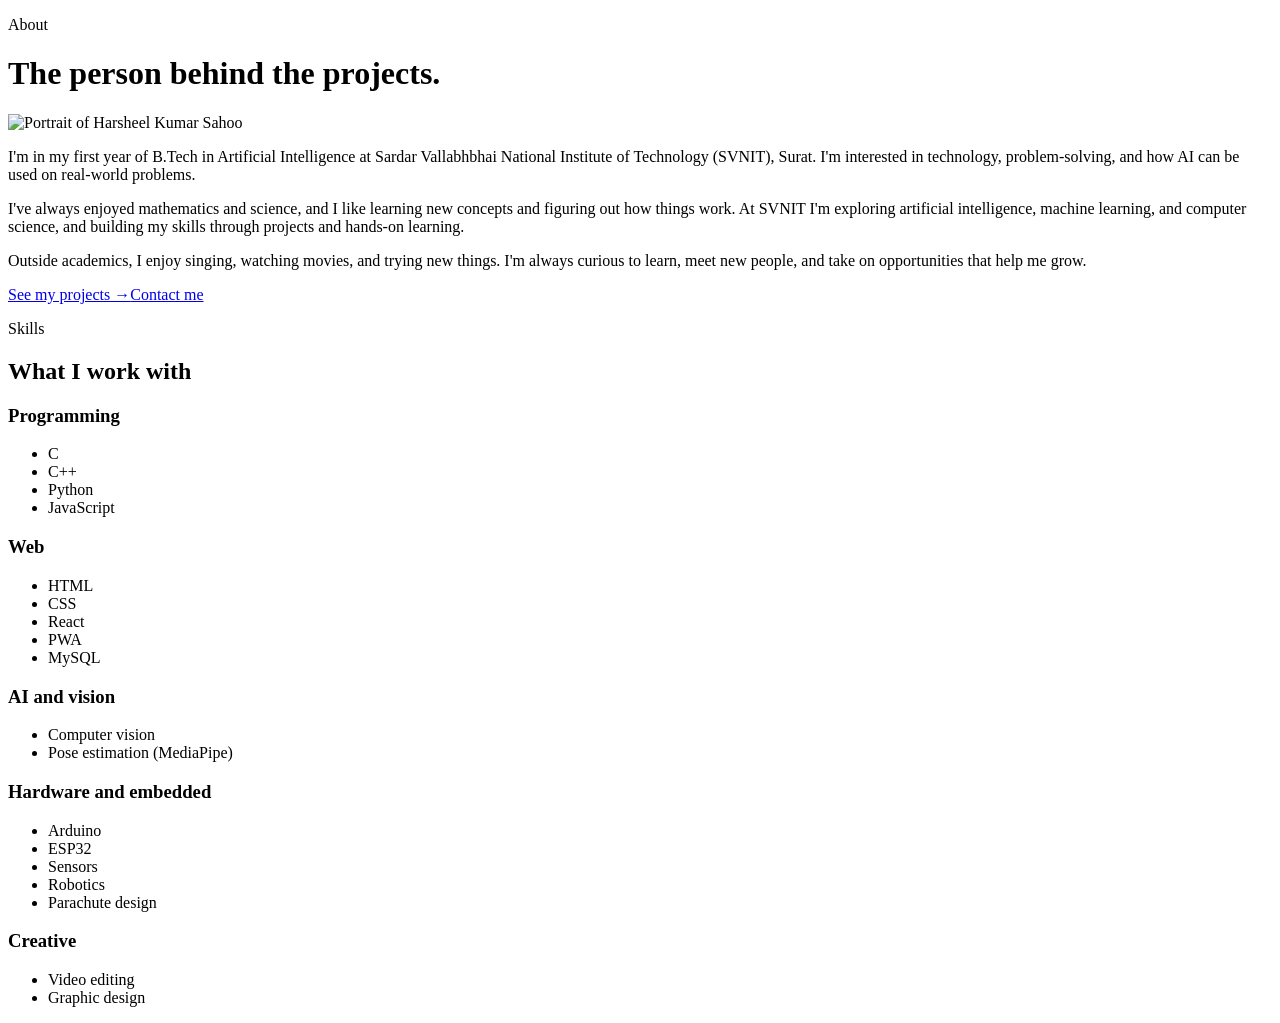
==== about.html @ 99842bb4 "Add files via upload" ====
<!DOCTYPE html>
<html lang="en" data-root="">
<head>
<meta charset="utf-8">
<meta name="viewport" content="width=device-width, initial-scale=1">
<title>About | Harsheel Kumar Sahoo</title>
<meta name="description" content="About Harsheel Kumar Sahoo: B.Tech AI student at SVNIT Surat, skills in programming, embedded systems, and computer vision.">
<meta property="og:title" content="About | Harsheel Kumar Sahoo">
<meta property="og:description" content="About Harsheel Kumar Sahoo: B.Tech AI student at SVNIT Surat, skills in programming, embedded systems, and computer vision.">
<link rel="icon" type="image/png" href="favicon.png">
<link rel="preconnect" href="https://fonts.googleapis.com"><link rel="preconnect" href="https://fonts.gstatic.com" crossorigin>
<link href="https://fonts.googleapis.com/css2?family=Fraunces:opsz,wght@9..144,400;9..144,600;9..144,700&family=Source+Serif+4:ital,opsz,wght@0,8..60,400;0,8..60,600;1,8..60,400&display=swap" rel="stylesheet">
<link rel="stylesheet" href="assets/css/style.css">
<script src="assets/js/site.js"></script>
</head>
<body>
<header id="site-header" class="site"></header>
<main class="wrap">
<div class="ph"><p class="eyebrow">About</p><h1>The person behind the projects.</h1></div>
<section class="s split"><div class="portrait" style="justify-self:start;max-width:340px"><img src="assets/img/harsheel.webp" alt="Portrait of Harsheel Kumar Sahoo" width="900" height="1200" loading="lazy"></div>
<div class="prose"><p>I'm in my first year of B.Tech in Artificial Intelligence at Sardar Vallabhbhai National Institute of Technology (SVNIT), Surat. I'm interested in technology, problem-solving, and how AI can be used on real-world problems.</p><p>I've always enjoyed mathematics and science, and I like learning new concepts and figuring out how things work. At SVNIT I'm exploring artificial intelligence, machine learning, and computer science, and building my skills through projects and hands-on learning.</p><p>Outside academics, I enjoy singing, watching movies, and trying new things. I'm always curious to learn, meet new people, and take on opportunities that help me grow.</p><div class="row"><a class="btn primary" href="projects.html">See my projects →</a><a class="btn" href="contact.html" data-icon="mail">Contact me</a></div></div></section>
<section class="s"><p class="eyebrow">Skills</p><h2>What I work with</h2><div class="grid"><div class="sk reveal"><h3>Programming</h3><ul class="chips"><li>C</li><li>C++</li><li>Python</li><li>JavaScript</li></ul></div><div class="sk reveal"><h3>Web</h3><ul class="chips"><li>HTML</li><li>CSS</li><li>React</li><li>PWA</li><li>MySQL</li></ul></div><div class="sk reveal"><h3>AI and vision</h3><ul class="chips"><li>Computer vision</li><li>Pose estimation (MediaPipe)</li></ul></div><div class="sk reveal"><h3>Hardware and embedded</h3><ul class="chips"><li>Arduino</li><li>ESP32</li><li>Sensors</li><li>Robotics</li><li>Parachute design</li></ul></div><div class="sk reveal"><h3>Creative</h3><ul class="chips"><li>Video editing</li><li>Graphic design</li></ul></div></div></section>
</main>
<footer id="site-footer" class="foot"></footer>
</body>
</html>
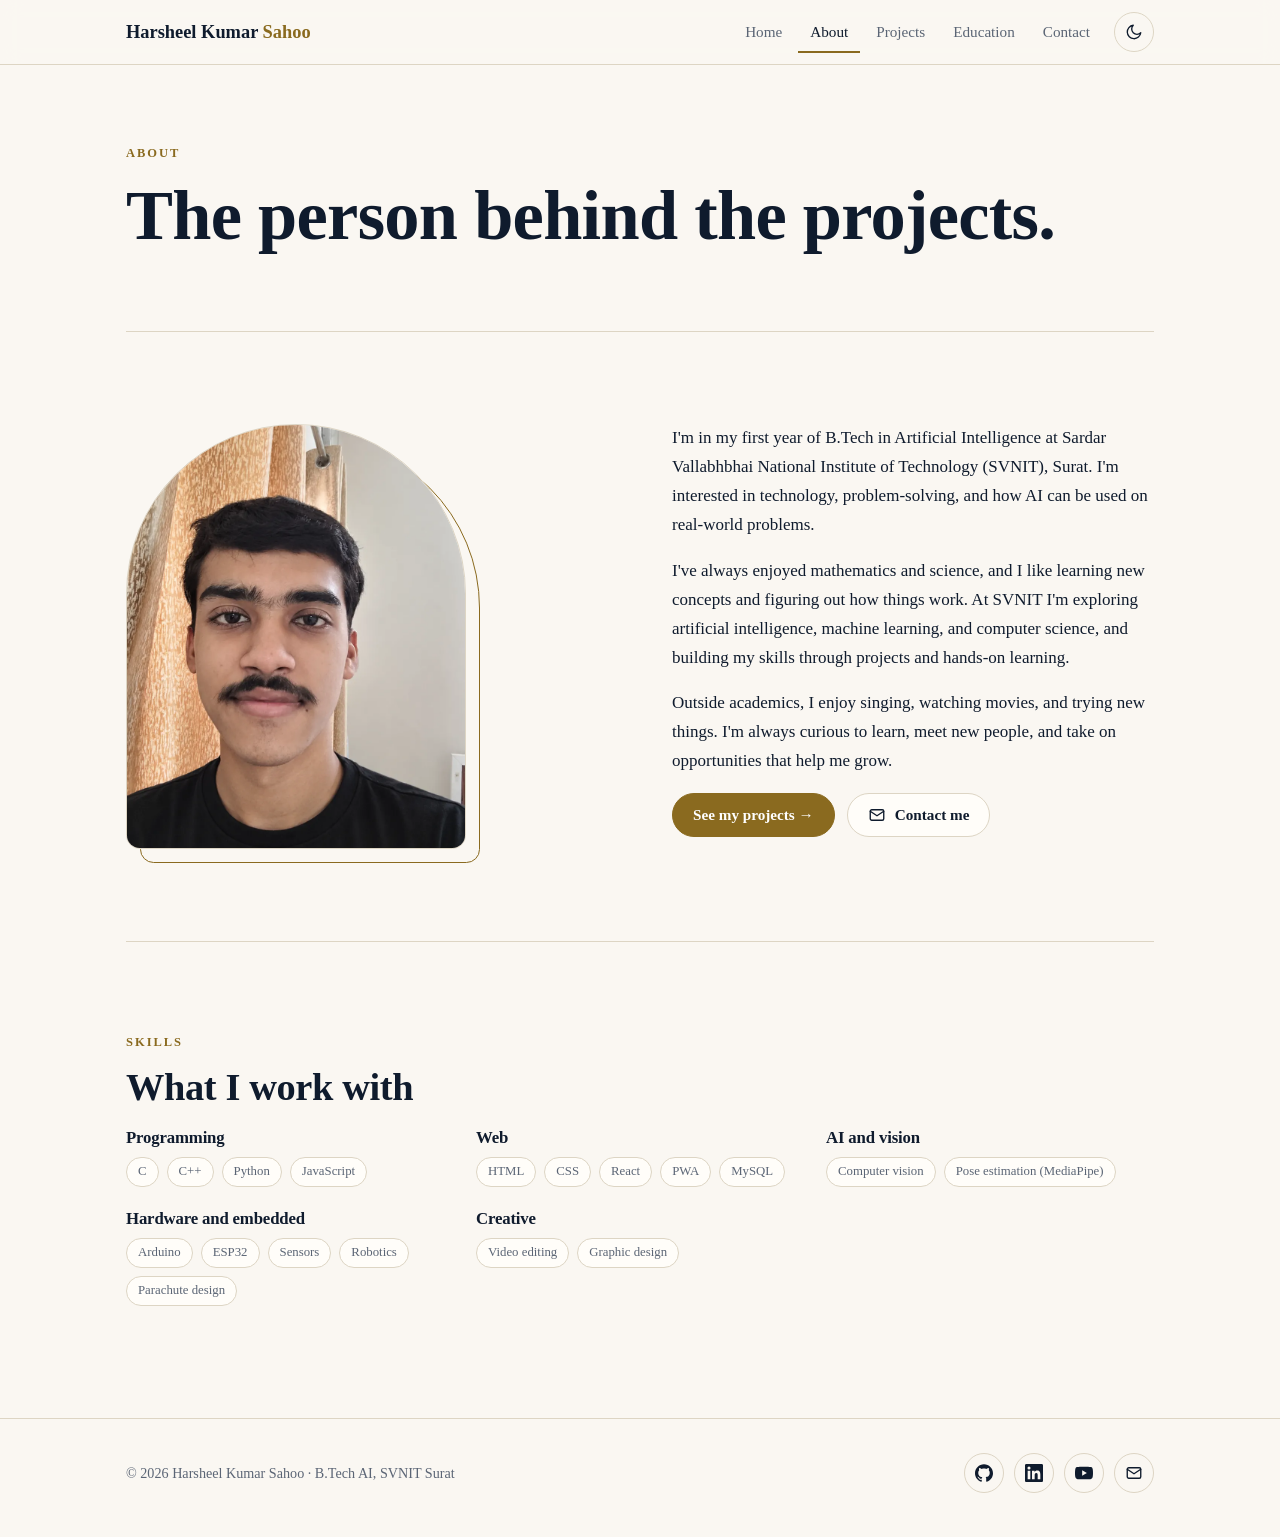
==== commit a0315387: "Update about.html" ====
--- a/about.html
+++ b/about.html
@@ -7,6 +7,7 @@
 <meta name="description" content="About Harsheel Kumar Sahoo: B.Tech AI student at SVNIT Surat, skills in programming, embedded systems, and computer vision.">
 <meta property="og:title" content="About | Harsheel Kumar Sahoo">
 <meta property="og:description" content="About Harsheel Kumar Sahoo: B.Tech AI student at SVNIT Surat, skills in programming, embedded systems, and computer vision.">
+<link rel="icon" type="image/svg+xml" href="favicon.svg">
 <link rel="icon" type="image/png" href="favicon.png">
 <link rel="preconnect" href="https://fonts.googleapis.com"><link rel="preconnect" href="https://fonts.gstatic.com" crossorigin>
 <link href="https://fonts.googleapis.com/css2?family=Fraunces:opsz,wght@9..144,400;9..144,600;9..144,700&family=Source+Serif+4:ital,opsz,wght@0,8..60,400;0,8..60,600;1,8..60,400&display=swap" rel="stylesheet">
--- a/assets/css/style.css
+++ b/assets/css/style.css
@@ -0,0 +1,105 @@
+:root{--bg:#faf7f2;--bg2:#f2ede3;--ink:#0f1b2d;--muted:#5b6575;--line:#ddd5c4;--accent:#8a6a1f;--accent-ink:#fff;--card:#fffdf9;--radius:14px;--max:1100px;--serif:'Fraunces',Georgia,serif;--text:'Source Serif 4',Georgia,serif}
+[data-theme=dark]{--bg:#0b1322;--bg2:#101a2e;--ink:#ece7dc;--muted:#a3adbd;--line:#243049;--accent:#d6b363;--accent-ink:#1a1405;--card:#111b2f}
+*{box-sizing:border-box}
+html{scroll-behavior:smooth;-webkit-text-size-adjust:100%;scroll-padding-top:80px}
+body{margin:0;background:var(--bg);color:var(--ink);font:1.0625rem/1.7 var(--text);-webkit-font-smoothing:antialiased}
+img{max-width:100%;display:block;height:auto}
+a{color:inherit}
+h1,h2,h3{font-family:var(--serif);line-height:1.15;letter-spacing:-.01em;font-weight:600;margin:0 0 .5em}
+h1{font-size:clamp(2.4rem,6vw,4.4rem)}h2{font-size:clamp(1.7rem,3.4vw,2.4rem)}h3{font-size:1.3rem}
+p{margin:0 0 1em}
+.wrap{max-width:var(--max);margin:0 auto;padding:0 clamp(18px,4vw,36px)}
+.eyebrow{font:600 .78rem/1.3 var(--text);letter-spacing:.16em;text-transform:uppercase;color:var(--accent);margin:0 0 14px}
+.muted{color:var(--muted)}
+.lead{font-size:clamp(1.1rem,2vw,1.3rem);color:var(--muted);max-width:36em}
+section.s{padding:clamp(48px,8vw,92px) 0;border-top:1px solid var(--line)}
+.ph{padding:clamp(40px,7vw,80px) 0 clamp(24px,4vw,40px)}
+.site{position:sticky;top:0;z-index:50;background:var(--bg);background:color-mix(in srgb,var(--bg) 88%,transparent);-webkit-backdrop-filter:blur(10px);backdrop-filter:blur(10px);border-bottom:1px solid var(--line)}
+.bar{display:flex;align-items:center;gap:12px;height:64px}
+.brand{font:700 1.15rem var(--serif);text-decoration:none;margin-right:auto}
+.brand span{color:var(--accent)}
+.links{display:flex;gap:4px}
+.links a{padding:8px 12px;text-decoration:none;font-size:.95rem;color:var(--muted)}
+.links a:hover,.links a[aria-current]{color:var(--ink)}
+.links a[aria-current]{box-shadow:inset 0 -2px 0 var(--accent)}
+.icon-btn{width:40px;height:40px;border:1px solid var(--line);background:none;color:var(--ink);border-radius:50%;display:grid;place-items:center;cursor:pointer}
+#burger{display:none}
+.ic{width:18px;height:18px;flex:none}
+.btn{display:inline-flex;align-items:center;gap:9px;padding:12px 20px;border:1px solid var(--line);border-radius:999px;text-decoration:none;font:600 .95rem var(--text);background:var(--card);color:var(--ink);cursor:pointer;transition:.2s}
+.btn:hover{border-color:var(--accent);transform:translateY(-1px)}
+.btn.primary{background:var(--accent);border-color:var(--accent);color:var(--accent-ink)}
+.row{display:flex;flex-wrap:wrap;gap:12px}
+a:focus-visible,button:focus-visible,input:focus-visible,textarea:focus-visible{outline:2px solid var(--accent);outline-offset:2px}
+.hero{display:grid;grid-template-columns:1.15fr .85fr;gap:clamp(28px,6vw,72px);align-items:center;padding:clamp(40px,8vw,92px) 0}
+.portrait{position:relative;isolation:isolate;max-width:420px;width:100%;justify-self:end}
+.portrait img{width:100%;aspect-ratio:4/5;object-fit:cover;object-position:50% 22%;border-radius:200px 200px 16px 16px;border:1px solid var(--line)}
+.portrait::after{content:"";position:absolute;inset:14px -14px -14px 14px;border:1.5px solid var(--accent);border-radius:200px 200px 16px 16px;z-index:-1}
+.stats{display:grid;grid-template-columns:repeat(auto-fit,minmax(190px,1fr));gap:1px;background:var(--line);border:1px solid var(--line);border-radius:var(--radius);overflow:hidden}
+.stat{background:var(--card);padding:22px}
+.stat b{display:block;font:600 clamp(1.5rem,3vw,2.1rem) var(--serif);color:var(--accent);line-height:1.2}
+.stat span{font-size:.92rem;color:var(--muted)}
+.grid{display:grid;grid-template-columns:repeat(auto-fit,minmax(min(100%,300px),1fr));gap:22px}
+.card{display:flex;flex-direction:column;background:var(--card);border:1px solid var(--line);border-radius:var(--radius);overflow:hidden;text-decoration:none;transition:.25s}
+.card:hover{transform:translateY(-4px);box-shadow:0 18px 40px -22px rgba(15,27,45,.45);border-color:var(--accent)}
+.card img{width:100%;aspect-ratio:16/10;object-fit:cover;background:var(--bg2)}
+.card-b{padding:20px 22px 24px;display:flex;flex-direction:column;gap:6px;flex:1}
+.card-b p{margin:0;color:var(--muted);font-size:.98rem}
+.card-b .eyebrow{margin-bottom:4px}
+.more{margin-top:auto;padding-top:14px;font-weight:600;color:var(--accent)}
+.chips{display:flex;flex-wrap:wrap;gap:8px;list-style:none;padding:0;margin:10px 0 0}
+.chips li{font-size:.8rem;padding:3px 11px;border:1px solid var(--line);border-radius:999px;color:var(--muted);background:var(--card)}
+.tl{border-left:1.5px solid var(--line);margin-left:6px;padding-left:28px}
+.tl-i{position:relative;padding-bottom:34px}
+.tl-i::before{content:"";position:absolute;left:-36px;top:9px;width:15px;height:15px;border-radius:50%;background:var(--bg);border:2px solid var(--accent)}
+.tl-i h3{margin-bottom:2px}
+.tl-i ul{padding-left:1.2em;margin:8px 0 0}
+.split{display:grid;grid-template-columns:1fr 1fr;gap:clamp(24px,5vw,64px);align-items:start}
+.prose{max-width:68ch}
+.prose ul{padding-left:1.2em}.prose li{margin-bottom:.5em}
+.meta{display:grid;grid-template-columns:repeat(auto-fit,minmax(170px,1fr));gap:18px;margin:28px 0;padding:20px 0;border-block:1px solid var(--line)}
+.meta dt{font:600 .74rem var(--text);letter-spacing:.14em;text-transform:uppercase;color:var(--accent)}
+.meta dd{margin:4px 0 0}
+.note{border-left:3px solid var(--accent);background:var(--bg2);padding:14px 18px;border-radius:0 10px 10px 0;color:var(--muted);margin:0}
+.back{display:inline-block;margin-bottom:22px;color:var(--muted);text-decoration:none;font-weight:600}
+.back:hover{color:var(--accent)}
+.hero-img{width:100%;border-radius:var(--radius);border:1px solid var(--line);cursor:zoom-in;background:var(--bg2)}
+.hero-img.narrow{max-width:520px}
+.spec{display:grid;grid-template-columns:repeat(auto-fit,minmax(min(100%,260px),1fr));gap:14px}
+.spec div{padding:14px 16px;background:var(--card);border:1px solid var(--line);border-radius:10px}
+.spec b{display:block;font-family:var(--serif)}
+.spec span{font-size:.93rem;color:var(--muted)}
+.sk h3{font-size:1.05rem;margin-bottom:0}
+.gallery{display:grid;grid-template-columns:repeat(auto-fill,minmax(min(100%,240px),1fr));gap:16px}
+.gallery figure{margin:0}
+.gallery img{width:100%;aspect-ratio:4/3;object-fit:cover;border-radius:10px;border:1px solid var(--line);cursor:zoom-in;background:var(--bg2)}
+.gallery.phones{grid-template-columns:repeat(auto-fill,minmax(min(46%,200px),1fr))}
+.gallery.phones img{aspect-ratio:1/2;object-fit:contain;background:transparent;border:0}
+.gallery figcaption{font-size:.88rem;color:var(--muted);margin-top:6px}
+.pager{display:flex;justify-content:space-between;gap:16px;flex-wrap:wrap}
+.lb{position:fixed;inset:0;background:rgba(8,12,20,.93);display:none;place-items:center;z-index:100;padding:20px;cursor:zoom-out}
+.lb.on{display:grid}
+.lb figure{margin:0;max-width:min(1100px,100%);text-align:center}
+.lb img{max-height:82vh;width:auto;margin:auto;border-radius:8px}
+.lb figcaption{color:#e8e2d4;margin-top:10px;font-size:.95rem}
+form.contact{display:grid;gap:16px}
+label{font-weight:600;font-size:.92rem;display:grid;gap:6px}
+input,textarea{font:inherit;padding:13px 14px;border:1px solid var(--line);border-radius:10px;background:var(--card);color:var(--ink);width:100%}
+textarea{min-height:150px;resize:vertical}
+.hp{position:absolute;left:-9999px;height:0;overflow:hidden}
+#status{min-height:1.5em;font-size:.95rem;margin:0}
+.foot{border-top:1px solid var(--line);padding:34px 0 44px;margin-top:20px}
+.foot .wrap{display:flex;flex-wrap:wrap;gap:18px;justify-content:space-between;align-items:center}
+.foot small{color:var(--muted)}
+.soc{display:flex;gap:10px}
+.soc a{width:40px;height:40px;border:1px solid var(--line);border-radius:50%;display:grid;place-items:center;transition:.2s}
+.soc a:hover{border-color:var(--accent);color:var(--accent)}
+@media (prefers-reduced-motion:no-preference){.js .reveal{opacity:0;transform:translateY(14px);transition:opacity .6s ease,transform .6s ease}.js .reveal.in{opacity:1;transform:none}}
+@media (max-width:820px){.hero{grid-template-columns:1fr}.portrait{order:-1;max-width:290px;justify-self:start}.split{grid-template-columns:1fr}}
+@media (max-width:760px){body{font-size:1rem}#burger{display:grid}
+.links{display:none;position:absolute;left:0;right:0;top:64px;flex-direction:column;gap:0;background:var(--bg);border-bottom:1px solid var(--line);padding:6px clamp(18px,4vw,36px) 12px}
+.site.open .links{display:flex}
+.links a{padding:14px 4px;font-size:1rem;border-bottom:1px solid var(--line)}
+.links a:last-child{border-bottom:0}
+.links a[aria-current]{box-shadow:none;color:var(--accent)}
+.row .btn{flex:1 1 auto;justify-content:center}}
+.brand{white-space:nowrap;font-size:clamp(1rem,4.5vw,1.15rem)}
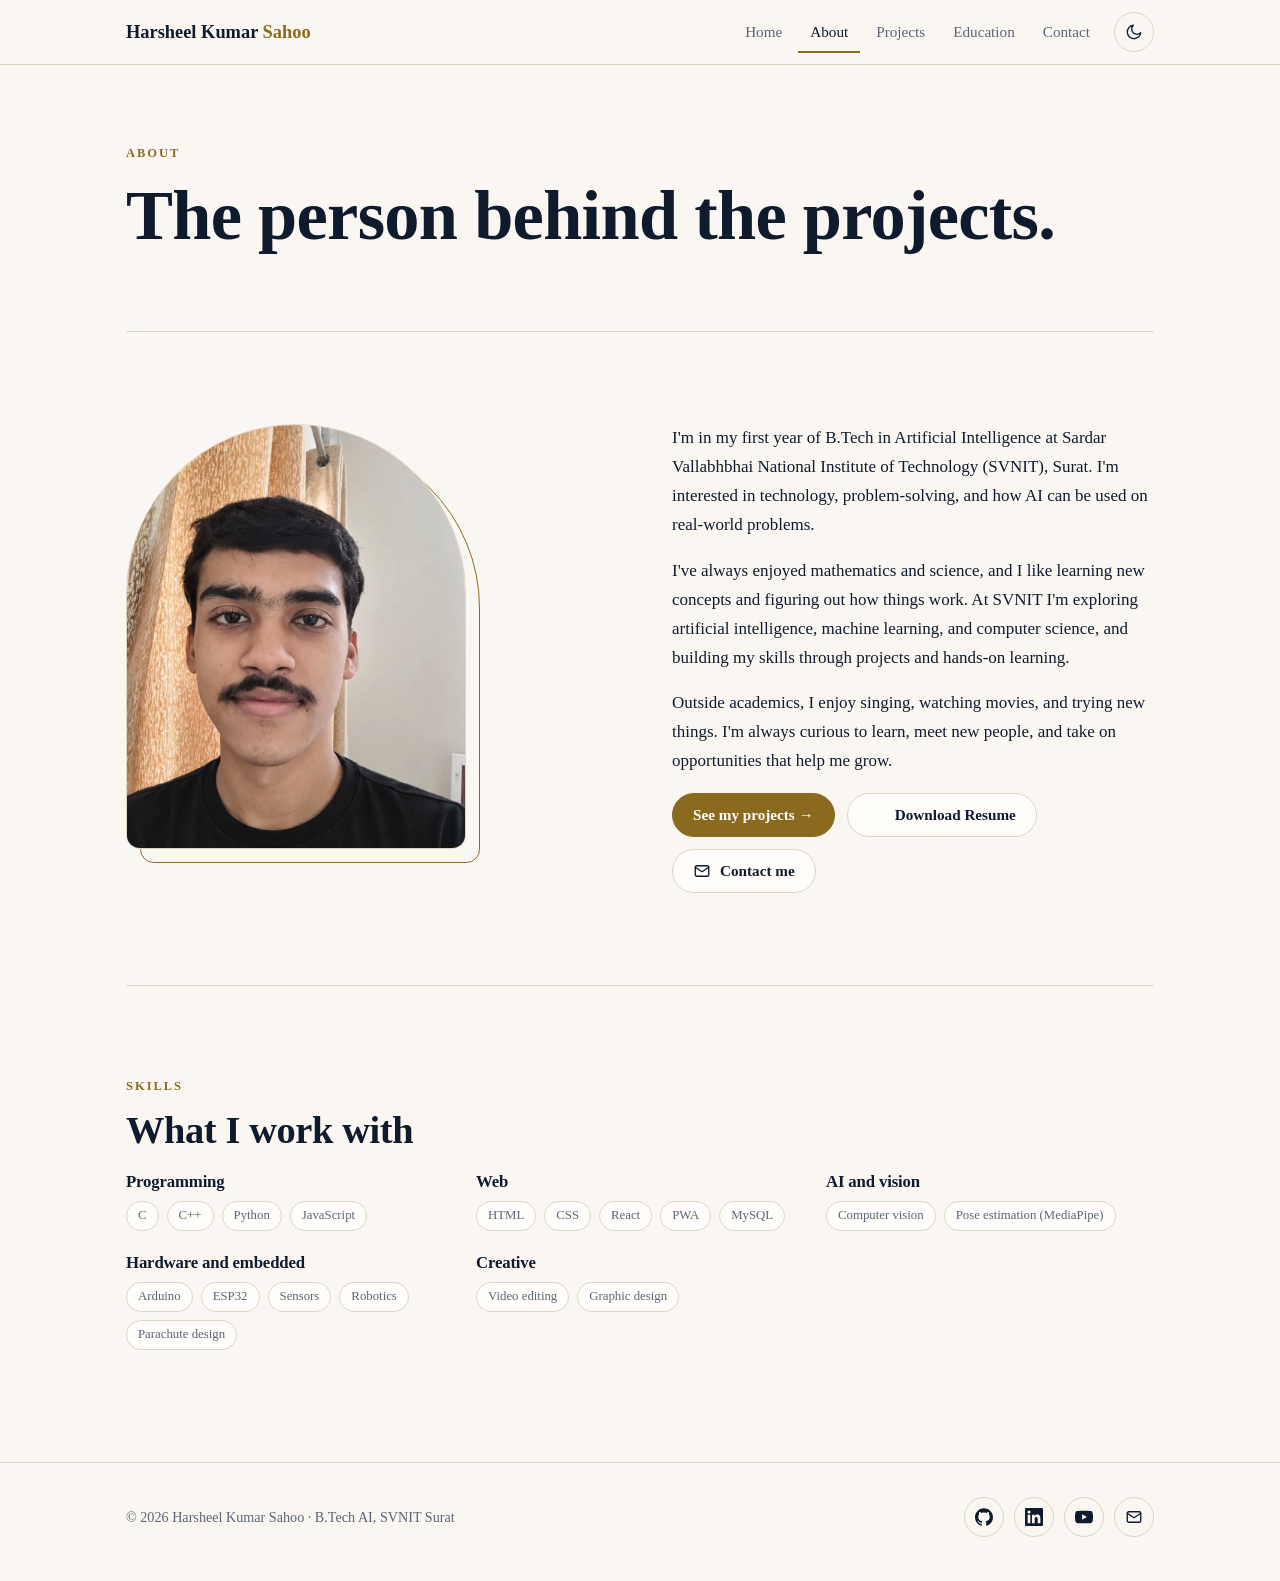
==== commit 3463dbfd: "Update about.html" ====
--- a/about.html
+++ b/about.html
@@ -19,7 +19,7 @@
 <main class="wrap">
 <div class="ph"><p class="eyebrow">About</p><h1>The person behind the projects.</h1></div>
 <section class="s split"><div class="portrait" style="justify-self:start;max-width:340px"><img src="assets/img/harsheel.webp" alt="Portrait of Harsheel Kumar Sahoo" width="900" height="1200" loading="lazy"></div>
-<div class="prose"><p>I'm in my first year of B.Tech in Artificial Intelligence at Sardar Vallabhbhai National Institute of Technology (SVNIT), Surat. I'm interested in technology, problem-solving, and how AI can be used on real-world problems.</p><p>I've always enjoyed mathematics and science, and I like learning new concepts and figuring out how things work. At SVNIT I'm exploring artificial intelligence, machine learning, and computer science, and building my skills through projects and hands-on learning.</p><p>Outside academics, I enjoy singing, watching movies, and trying new things. I'm always curious to learn, meet new people, and take on opportunities that help me grow.</p><div class="row"><a class="btn primary" href="projects.html">See my projects →</a><a class="btn" href="contact.html" data-icon="mail">Contact me</a></div></div></section>
+<div class="prose"><p>I'm in my first year of B.Tech in Artificial Intelligence at Sardar Vallabhbhai National Institute of Technology (SVNIT), Surat. I'm interested in technology, problem-solving, and how AI can be used on real-world problems.</p><p>I've always enjoyed mathematics and science, and I like learning new concepts and figuring out how things work. At SVNIT I'm exploring artificial intelligence, machine learning, and computer science, and building my skills through projects and hands-on learning.</p><p>Outside academics, I enjoy singing, watching movies, and trying new things. I'm always curious to learn, meet new people, and take on opportunities that help me grow.</p><div class="row"><a class="btn primary" href="projects.html">See my projects →</a><a class="btn" href="assets/Harsheel-Kumar-Sahoo-Resume.pdf" download data-icon="download">Download Resume</a><a class="btn" href="contact.html" data-icon="mail">Contact me</a></div></div></section>
 <section class="s"><p class="eyebrow">Skills</p><h2>What I work with</h2><div class="grid"><div class="sk reveal"><h3>Programming</h3><ul class="chips"><li>C</li><li>C++</li><li>Python</li><li>JavaScript</li></ul></div><div class="sk reveal"><h3>Web</h3><ul class="chips"><li>HTML</li><li>CSS</li><li>React</li><li>PWA</li><li>MySQL</li></ul></div><div class="sk reveal"><h3>AI and vision</h3><ul class="chips"><li>Computer vision</li><li>Pose estimation (MediaPipe)</li></ul></div><div class="sk reveal"><h3>Hardware and embedded</h3><ul class="chips"><li>Arduino</li><li>ESP32</li><li>Sensors</li><li>Robotics</li><li>Parachute design</li></ul></div><div class="sk reveal"><h3>Creative</h3><ul class="chips"><li>Video editing</li><li>Graphic design</li></ul></div></div></section>
 </main>
 <footer id="site-footer" class="foot"></footer>
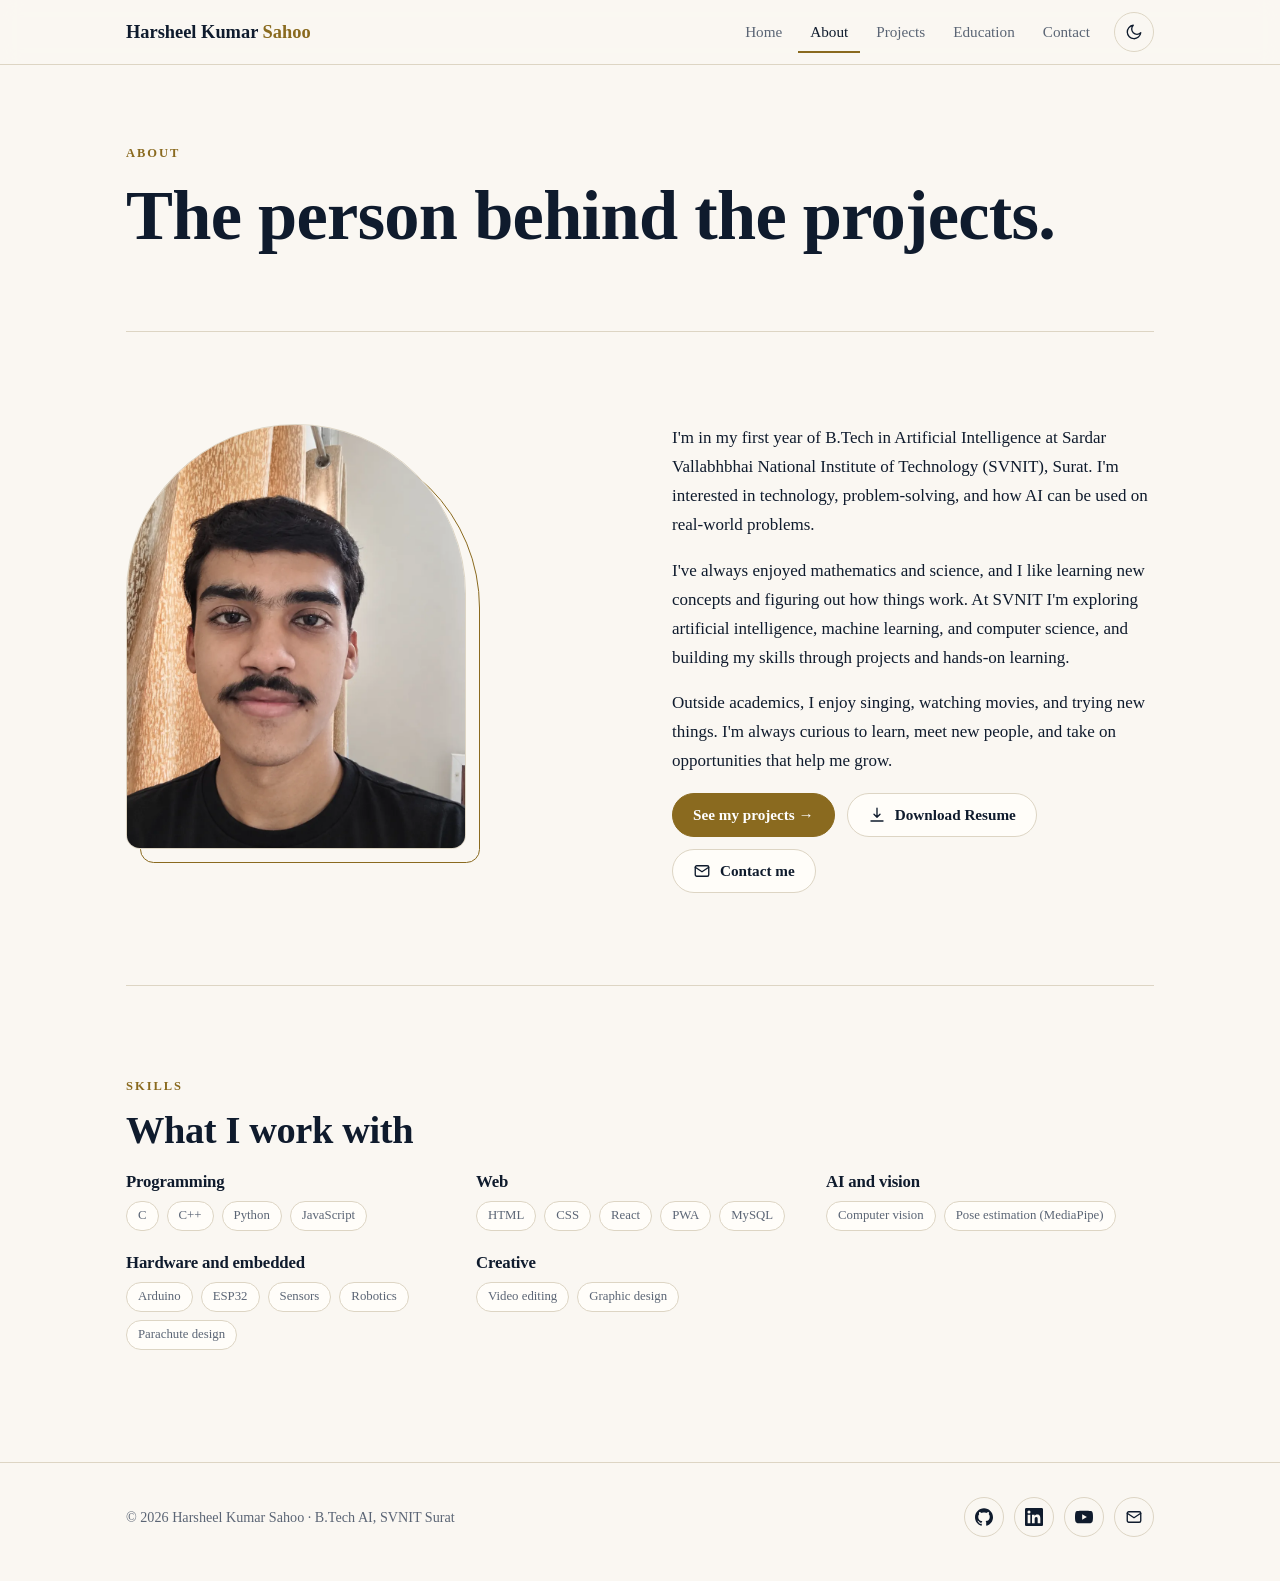
==== commit 8eea12bb: "Update about.html" ====
--- a/about.html
+++ b/about.html
@@ -7,6 +7,12 @@
 <meta name="description" content="About Harsheel Kumar Sahoo: B.Tech AI student at SVNIT Surat, skills in programming, embedded systems, and computer vision.">
 <meta property="og:title" content="About | Harsheel Kumar Sahoo">
 <meta property="og:description" content="About Harsheel Kumar Sahoo: B.Tech AI student at SVNIT Surat, skills in programming, embedded systems, and computer vision.">
+<meta property="og:type" content="website">
+<meta property="og:image" content="https://harsheel.vercel.app/assets/img/og-image.jpg">
+<meta property="og:image:width" content="1200">
+<meta property="og:image:height" content="630">
+<meta property="og:image:alt" content="Harsheel Kumar Sahoo, projects in AI, embedded systems and software">
+<meta name="twitter:card" content="summary_large_image">
 <link rel="icon" type="image/svg+xml" href="favicon.svg">
 <link rel="icon" type="image/png" href="favicon.png">
 <link rel="preconnect" href="https://fonts.googleapis.com"><link rel="preconnect" href="https://fonts.gstatic.com" crossorigin>
